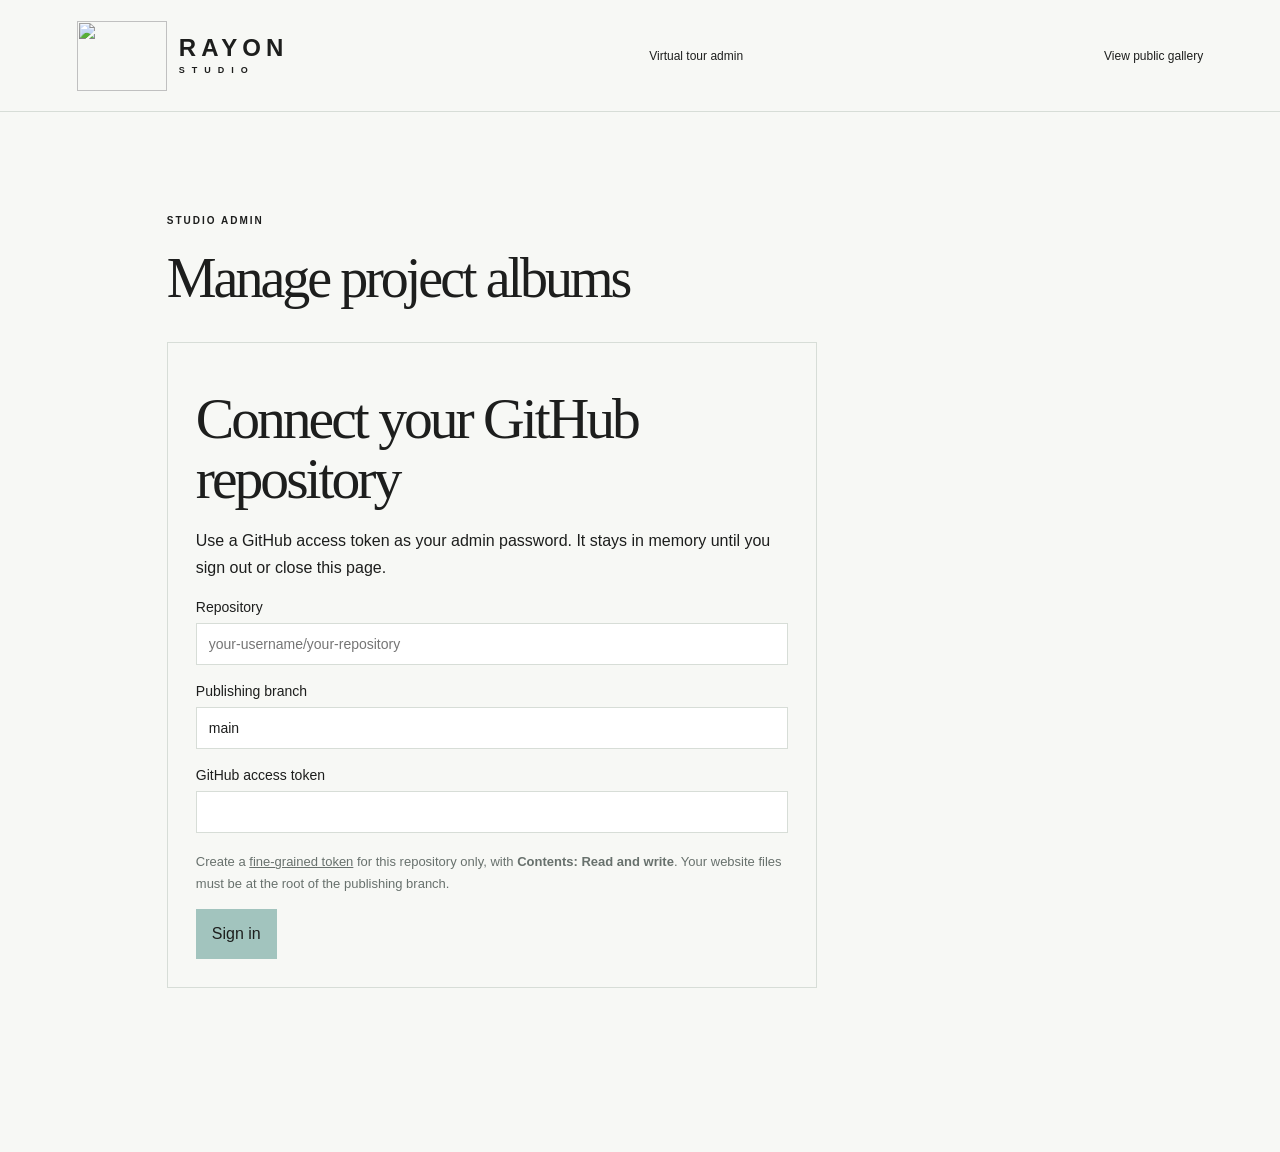
==== admin.html @ 59a9c203 "Add files via upload" ====
﻿<!doctype html>
<html lang="en">
<head>
  <meta charset="utf-8">
  <meta name="viewport" content="width=device-width,initial-scale=1">
  <meta name="robots" content="noindex,nofollow">
  <meta name="referrer" content="no-referrer">
  <title>Album admin | RAYON Studio</title>
  <link rel="stylesheet" href="styles.css">
  <link rel="stylesheet" href="albums.css">
  <link rel="stylesheet" href="admin.css">
  <script src="admin.js" defer></script>
<link rel="stylesheet" href="branding.css"></head>
<body>
  <header class="header site-header"><a class="site-brand" href="index.html" aria-label="Rayon Studio home"><img class="site-brand-logo" src="Images/RAYONSLOGO copy.png" alt=""><span class="site-brand-name">RAYON<small>STUDIO</small></span></a><a href="tour-admin.html">Virtual tour admin</a><a href="albums.html">View public gallery</a></header>
  <main class="section admin-main">
    <p class="eyebrow">STUDIO ADMIN</p><h1>Manage project albums</h1>
    <form id="login" class="admin-panel">
      <h2>Connect your GitHub repository</h2>
      <p>Use a GitHub access token as your admin password. It stays in memory until you sign out or close this page.</p>
      <label>Repository <input id="repository" placeholder="your-username/your-repository" required autocomplete="off" pattern="[A-Za-z0-9_.-]+/[A-Za-z0-9_.-]+"></label>
      <label>Publishing branch <input id="branch" value="main" required autocomplete="off"></label>
      <label>GitHub access token <input id="token" type="password" required autocomplete="off" spellcheck="false"></label>
      <p class="admin-help">Create a <a href="https://github.com/settings/personal-access-tokens/new" target="_blank" rel="noopener noreferrer">fine-grained token</a> for this repository only, with <strong>Contents: Read and write</strong>. Your website files must be at the root of the publishing branch.</p>
      <button class="album-action" type="submit">Sign in</button>
    </form>
    <p id="admin-status" role="status" aria-live="polite"></p>
    <section id="workspace" hidden>
      <div class="gallery-controls"><button id="publish" class="album-action">Publish changes</button><button id="import-local" class="album-action">Import previous browser albums</button><button id="logout" class="album-action">Sign out</button></div>
      <p>Changes remain drafts in this tab until you publish. Publishing saves the images and albums together; GitHub Pages may take a few minutes to update.</p>
      <form id="create" class="album-form">
        <label>Category <select id="project"><option value="project-0">Residential projects</option><option value="project-2">Commercial interiors</option><option value="project-1">Architectural visualisation</option><option value="project-3">Detail studies</option></select></label>
        <label>Album title <input id="album-title" required maxlength="120" placeholder="Project name"></label>
        <button class="album-action" type="submit">Create album</button>
      </form>
      <label>Manage album <select id="album-select"></select></label>
      <div id="album-editor" hidden>
        <form id="rename" class="album-form"><label>Album title <input id="rename-title" required maxlength="120"></label><button class="album-action" type="submit">Rename album</button></form>
        <div class="gallery-controls"><label class="album-action upload-label">Add images<input id="upload" type="file" accept="image/jpeg,image/png,image/webp,image/avif,image/gif" multiple></label><button id="delete-album" class="album-action">Remove album</button></div>
        <p class="admin-help">JPEG, PNG, WebP, AVIF or GIF, up to 10 MB per image. The first image is the album cover.</p>
        <div id="admin-gallery" class="gallery-grid"></div>
      </div>
    </section>
  </main>
</body>
</html>
---- styles.css ----
:root{--ink:#1d1e1d;--paper:#f7f8f5;--teal:#a2c4be;--muted:#68716d;--line:#d7ddd7}*{box-sizing:border-box}html{scroll-behavior:smooth;scroll-padding-top:30px}body{margin:0;background:var(--paper);color:var(--ink);font-family:Arial,Helvetica,sans-serif}a{color:inherit;text-decoration:none}button{font:inherit}a:focus-visible,button:focus-visible{outline:3px solid #40786f;outline-offset:5px}button,a{ -webkit-tap-highlight-color:transparent}::selection{background:var(--teal)}.header{height:112px;display:flex;align-items:center;justify-content:space-between;padding:0 6%;border-bottom:1px solid var(--line)}.brand{display:flex;align-items:center;gap:12px;font-weight:700;font-size:24px;letter-spacing:5px}.brand small{display:block;font-size:9px;letter-spacing:7px;margin-top:5px}.brand-mark{position:relative;width:37px;height:43px;background:var(--ink);clip-path:polygon(0 22%,42% 22%,42% 0,100% 0,100% 100%,0 100%)}.brand-mark:after{content:'';position:absolute;bottom:5px;left:0;border-left:14px solid transparent;border-right:14px solid transparent;border-bottom:24px solid var(--teal)}nav{display:flex;align-items:center;gap:34px;font-size:12px}nav a:hover,nav a[aria-current]{color:#46776d}.contact-link{border-bottom:1px solid var(--ink);padding:12px 0}.contact-link span{margin-left:18px}.menu-toggle{display:none}.hero{display:grid;grid-template-columns:1.08fr 1fr;min-height:630px}.hero-copy{padding:86px 7% 58px 11%}.eyebrow{font-size:10px;letter-spacing:2px;font-weight:600;line-height:1.8}.dot{width:6px;height:6px;background:#6d9d91;border-radius:50%;display:inline-block;margin-right:9px}h1,h2{font-family:Georgia,'Times New Roman',serif;font-weight:400;letter-spacing:-3px;line-height:1.04}h1{font-size:clamp(52px,5.7vw,88px);margin:50px 0 40px}em{font-weight:400;color:#638a80}.hero-bottom{display:flex;align-items:end;gap:28px}.hero-bottom p{font-size:14px;line-height:1.8;max-width:285px;color:var(--muted)}.round-link{border:1px solid #b6c1b9;border-radius:50%;width:54px;height:54px;display:grid;place-items:center;font-size:25px;flex-shrink:0}.hero-art{position:relative;overflow:hidden;background:#c5d1c9;min-height:500px}.architectural-art{position:absolute;inset:0;background:linear-gradient(110deg,#b1bfb6,#e1e5dc 58%,#b5c8be)}.arch{position:absolute;width:53%;height:80%;bottom:0;left:19%;border-radius:200px 200px 0 0;background:linear-gradient(110deg,#6b8276,#a5b4a6);box-shadow:-18px 0 0 #e4e8df,inset 20px 0 35px #627869}.plinth{position:absolute;width:45%;height:24%;bottom:0;right:-4%;background:linear-gradient(110deg,#ecefe6,#b4c0b3);box-shadow:-30px 20px 40px #52695455;transform:skewY(-10deg)}.orb{position:absolute;width:100px;height:100px;border-radius:50%;right:16%;bottom:22%;background:radial-gradient(circle at 30% 30%,#eef1e8,#809889);box-shadow:20px 15px 30px #314e3b55}.light{position:absolute;width:17%;height:120%;left:2%;top:-10%;background:#ffffff33;transform:rotate(28deg)}.slot-label{position:absolute;bottom:24px;left:25px;font-size:9px;letter-spacing:1.7px;color:#40534b}.art-caption{position:absolute;top:30px;right:28px;font-family:Georgia,serif;font-size:15px;color:#3c5147}.section{padding:90px 6%}.section-heading{display:flex;justify-content:space-between;align-items:end;margin-bottom:36px}h2{font-size:clamp(38px,4.5vw,66px);margin:18px 0}.section-heading>p{font-size:13px;line-height:1.8;color:var(--muted)}.filters{display:flex;gap:26px;border-bottom:1px solid var(--line);padding-bottom:16px;margin-bottom:34px}.filters button{border:0;background:none;padding:7px 0;font-size:12px;color:var(--muted);cursor:pointer}.filters button.active{color:var(--ink);box-shadow:0 2px var(--ink)}sup{font-size:8px;margin-left:5px}.project-grid{display:grid;grid-template-columns:1fr 1fr;gap:45px 28px}.project[hidden]{display:none}.project-image{aspect-ratio:1.45;position:relative;display:grid;place-items:center;overflow:hidden}.project-image:before{content:'';width:56%;height:66%;border:1px solid #ffffff70;position:absolute;transform:skewY(-9deg)}.tone-one{background:#cbd6ce}.tone-two{background:#deded3}.tone-three{background:#b8c3bc}.tone-four{background:#c7cfcc}.placeholder-icon{color:#ffffffa0;font-size:48px;font-weight:200}.project-meta{display:flex;justify-content:space-between;gap:12px;align-items:center;margin-top:18px}.project-meta h3{font-size:15px;font-weight:400;margin:0}.project-meta span{font-size:10px;color:var(--muted)}.studio{border-top:1px solid var(--line);background:#ecefe9}.studio-content{display:grid;grid-template-columns:1.2fr 1fr;gap:70px}.studio-content h2{margin-top:22px}.studio-content p{font-size:14px;color:var(--muted);line-height:1.9;max-width:450px}.services{display:grid;gap:16px;margin-top:30px;font-size:11px;letter-spacing:.6px}.services span{padding-top:12px;border-top:1px solid #ccd4ca}.tour-callout{background:var(--ink);color:var(--paper);padding:75px 6%;display:flex;align-items:center;justify-content:space-between;gap:40px}.tour-callout em{color:var(--teal)}.tour-callout p:not(.eyebrow){color:#b8c1bb;font-size:13px;line-height:1.8}.button{display:inline-flex;align-items:center;justify-content:space-between;gap:50px;padding:20px 24px;background:var(--teal);color:var(--ink);font-size:12px;white-space:nowrap;transition:background .2s}.button:hover{background:#bed7cf}.contact{padding-top:100px;padding-bottom:100px}.contact h2{max-width:850px}.contact>p:not(.eyebrow){font-size:14px;color:var(--muted);line-height:1.8}.contact-placeholder{display:inline-block;margin-top:20px;padding:16px 0;border-bottom:1px dashed #8d9f93;font-size:17px;color:var(--muted)}footer{margin:0 6%;border-top:1px solid var(--line);padding:32px 0;display:flex;justify-content:space-between;align-items:center;gap:25px}footer>span,footer>a:last-child{font-size:10px;color:var(--muted)}.footer-brand{font-size:17px}.footer-brand .brand-mark{width:26px;height:32px}.footer-brand small{font-size:7px}.back-link{display:inline-block;font-size:11px;margin-bottom:42px}.tour-intro{padding-bottom:50px}.tour-intro h1{margin:25px 0}.tour-intro>p:last-child{color:var(--muted);font-size:15px;line-height:1.8;max-width:450px}.tour-feature{margin:0 6% 90px;display:grid;grid-template-columns:1.2fr 1fr;background:#e7ece5}.tour-cover{position:relative;min-height:400px;background:linear-gradient(130deg,#b6cac0,#dbe5d8);display:grid;place-items:center}.tour-rings{width:220px;height:220px;border:1px solid #718f8055;border-radius:50%;display:grid;place-items:center;position:relative}.tour-rings:before{content:'';position:absolute;width:280px;height:130px;border:1px solid #718f8088;border-radius:50%;transform:rotate(-25deg)}.tour-rings span{font-family:Georgia,serif;font-size:48px;color:#526d60}.tour-description{padding:55px 12%}.tour-description>p{font-size:13px;line-height:1.8;color:var(--muted)}.tour-description .eyebrow{font-size:9px}.tour-description .tour-note{font-size:10px;margin-top:25px}.setup{max-width:900px}.setup>p:not(.eyebrow){font-size:16px;line-height:1.9;margin-bottom:30px}
@media(min-width:1600px){body{max-width:1800px;margin:auto}}@media(max-width:900px){.header{height:90px}nav{gap:20px}.hero{grid-template-columns:1fr 1fr}.hero-copy{padding:60px 8%}.hero h1{font-size:54px}.hero-art{min-height:490px}.studio-content{gap:35px}.project-meta{align-items:start;flex-direction:column}.tour-feature{grid-template-columns:1fr 1fr}.tour-description{padding:40px 8%}.button{gap:25px}}@media(max-width:650px){.header{height:85px;position:relative}.brand{font-size:20px}.menu-toggle{display:block;border:0;background:transparent;padding:12px;font-size:12px}.menu-toggle span{margin-left:12px}nav{display:none;position:absolute;z-index:10;top:84px;left:0;right:0;background:var(--paper);padding:28px 6%;border-bottom:1px solid var(--line);align-items:stretch;flex-direction:column}nav.open{display:flex}.hero{grid-template-columns:1fr}.hero-copy{padding:50px 6% 40px}.hero h1{font-size:57px;margin-top:32px}.hero-art{min-height:380px}.hero-bottom{justify-content:space-between}.section{padding:60px 6%}.section-heading{align-items:start;flex-direction:column;gap:8px}.section-heading>p{margin-top:0}.project-grid{grid-template-columns:1fr;gap:32px}.filters{gap:20px}.studio-content{grid-template-columns:1fr;gap:15px}.tour-callout{padding:55px 6%;align-items:start;flex-direction:column;gap:22px}h2{letter-spacing:-1.8px}.contact h2{font-size:45px}footer{flex-wrap:wrap}.footer-brand{width:100%;margin-bottom:8px}.tour-intro h1{font-size:60px}.tour-feature{grid-template-columns:1fr;margin-bottom:60px}.tour-cover{min-height:320px}.tour-description{padding:35px 8%}.eyebrow{font-size:9px;letter-spacing:1.6px}}@media(prefers-reduced-motion:reduce){html{scroll-behavior:auto}.button{transition:none}}
---- albums.css ----
.album-trail{display:flex;position:static;gap:12px;flex-wrap:wrap;background:none;padding:0;font-size:12px}.album-trail a{text-decoration:underline}#page-title{font-size:clamp(34px,5vw,65px);margin:32px 0}.album-form,.gallery-controls{display:flex;flex-wrap:wrap;gap:12px;margin:24px 0}.album-form input{flex:1;min-width:180px;padding:14px;font:inherit;border:1px solid var(--line)}.album-action,.album-card{font:inherit;padding:16px;background:var(--teal);border:0;cursor:pointer;color:var(--ink)}.album-grid,.gallery-grid{display:grid;grid-template-columns:repeat(3,minmax(0,1fr));gap:20px}.album-card{display:flex;align-items:center;min-height:140px;overflow-wrap:anywhere}.gallery-tile{padding:0;border:0;cursor:zoom-in;background:#ddd;aspect-ratio:1.3}.gallery-tile img{width:100%;height:100%;object-fit:cover}.upload-label{position:relative;overflow:hidden}.upload-label input{position:absolute;inset:0;opacity:0;width:100%;cursor:pointer}.upload-label:focus-within{outline:3px solid #40786f}.storage-note,#status{font-size:12px;color:var(--muted);line-height:1.6}#viewer{position:fixed;inset:0;width:100vw;height:100dvh;max-width:none;max-height:none;margin:0;border:0;padding:75px 55px 20px;background:#111;color:#fff}#viewer[open]{display:flex;align-items:center;justify-content:center}#viewer::backdrop{background:#111}#full-image{width:100%;height:100%;object-fit:contain}.viewer-tools{position:absolute;top:0;left:0;right:0;padding:16px;display:flex;align-items:center;gap:15px}.viewer-tools span{flex:1;font-size:12px;overflow-wrap:anywhere}#viewer button{background:#333;color:#fff;border:0;padding:12px;cursor:pointer}#previous,#next{position:absolute;top:50%;font-size:28px}#previous{left:8px}#next{right:8px}#viewer button[hidden]{display:none}body:has(#viewer[open]){overflow:hidden}@media(max-width:650px){.album-grid,.gallery-grid{grid-template-columns:repeat(2,minmax(0,1fr))}.album-trail{display:flex}.viewer-tools{padding:10px}}
.public-album-card{display:block;padding:0;background:transparent;overflow:hidden}.public-album-card>img{display:block;width:100%;aspect-ratio:1.3;object-fit:cover;transition:transform .25s}.public-album-card:hover>img{transform:scale(1.02)}.album-card-caption{padding:18px 0;border-bottom:1px solid var(--line)}.album-card-caption h2{font-size:20px;margin:0 0 8px}.album-card-caption span{font-size:12px;color:var(--muted)}.gallery-tile:focus-visible,.album-card:focus-visible{outline:3px solid #40786f;outline-offset:4px}
---- admin.css ----
.admin-main{max-width:1100px;margin:auto}.admin-main h1{font-size:clamp(30px,5vw,56px);margin:20px 0 35px}.admin-panel{max-width:650px;padding:28px;border:1px solid var(--line)}.admin-main label{display:flex;flex-direction:column;gap:8px;font-size:14px}.admin-main input,.admin-main select{padding:12px;font:inherit;border:1px solid var(--line);background:white;color:var(--ink);max-width:100%}.admin-panel label{margin:18px 0}.admin-main p{line-height:1.7}.admin-help{font-size:13px;color:var(--muted)}.admin-help a{text-decoration:underline}.admin-main [hidden]{display:none!important}.admin-main button:disabled{opacity:.5;cursor:wait}.admin-main .album-form{align-items:end}.admin-main .upload-label{display:block}#admin-status{padding:12px 0;min-height:42px;overflow-wrap:anywhere}.admin-photo{margin:0;background:#eee}.admin-photo img{width:100%;aspect-ratio:1.3;object-fit:cover}.admin-photo figcaption{padding:12px;overflow-wrap:anywhere}.admin-photo button{margin:0 12px 12px}.admin-main :focus-visible{outline:3px solid #40786f;outline-offset:3px}
---- branding.css ----
/* Shared studio identity for public pages, admin and tour viewers. */
.site-header{box-sizing:border-box;display:flex;align-items:center;justify-content:space-between;gap:24px;width:100%;max-width:none;min-height:112px;height:auto;margin:0;padding:14px 6%;border-bottom:1px solid #d7ddd7;background:#f7f8f5;color:#1d1e1d;font-family:Arial,Helvetica,sans-serif}
a.site-brand{display:inline-flex;align-items:center;flex-shrink:0;gap:12px;color:#1d1e1d;text-decoration:none;font-family:Arial,Helvetica,sans-serif;font-size:24px;font-weight:700;font-style:normal;line-height:1;letter-spacing:5px;white-space:nowrap}
a.site-brand:hover{text-decoration:none;color:#1d1e1d}
.site-brand .site-brand-logo{display:block;width:90px;height:70px;object-fit:contain;border:0;border-radius:0;flex-shrink:0}
.site-brand .site-brand-name{display:block}
.site-brand .site-brand-name small{display:block;margin:6px 0 0;padding:0;color:inherit;font:700 9px/1 Arial,Helvetica,sans-serif;letter-spacing:7px;text-transform:uppercase}
.site-brand:focus-visible{outline:3px solid #40786f;outline-offset:5px}
.site-header>a:not(.site-brand){font-size:12px;line-height:1.5}
.tour-site-header{position:absolute;inset:0 0 auto;z-index:25}
.site-header:has(#navigation){position:relative}
.site-header #navigation{display:flex;position:static;align-items:center;gap:34px;padding:0;border:0;background:transparent;font:400 12px/normal Arial,Helvetica,sans-serif}
.site-header #navigation a{color:inherit;text-decoration:none}
.site-header #navigation a:hover,.site-header #navigation a[aria-current]{color:#46776d}
.site-header #navigation .contact-link{border-bottom:1px solid #1d1e1d;padding:12px 0}
.site-header #navigation .contact-link span{margin-left:18px}
.site-header .menu-toggle{display:none;border:0;background:transparent;color:inherit;padding:12px;font:400 12px/normal Arial,Helvetica,sans-serif}
.site-header .menu-toggle span{margin-left:12px}
@media(max-width:900px){.site-header #navigation{gap:20px}}
@media(max-width:650px){.site-header .menu-toggle{display:block}.site-header #navigation{display:none;position:absolute;z-index:30;top:100%;left:0;right:0;align-items:stretch;flex-direction:column;gap:20px;padding:28px 6%;border-bottom:1px solid #d7ddd7;background:#f7f8f5}.site-header #navigation.open{display:flex}}
@media(max-width:650px){.site-header{min-height:85px;gap:12px;padding:10px 6%;flex-wrap:wrap}.site-brand .site-brand-logo{width:64px;height:55px}a.site-brand{font-size:20px;gap:10px}.site-brand .site-brand-name small{font-size:8px;letter-spacing:6px}.site-header nav{top:100%}.site-header>nav[aria-label="Main navigation"]{flex-wrap:wrap}}
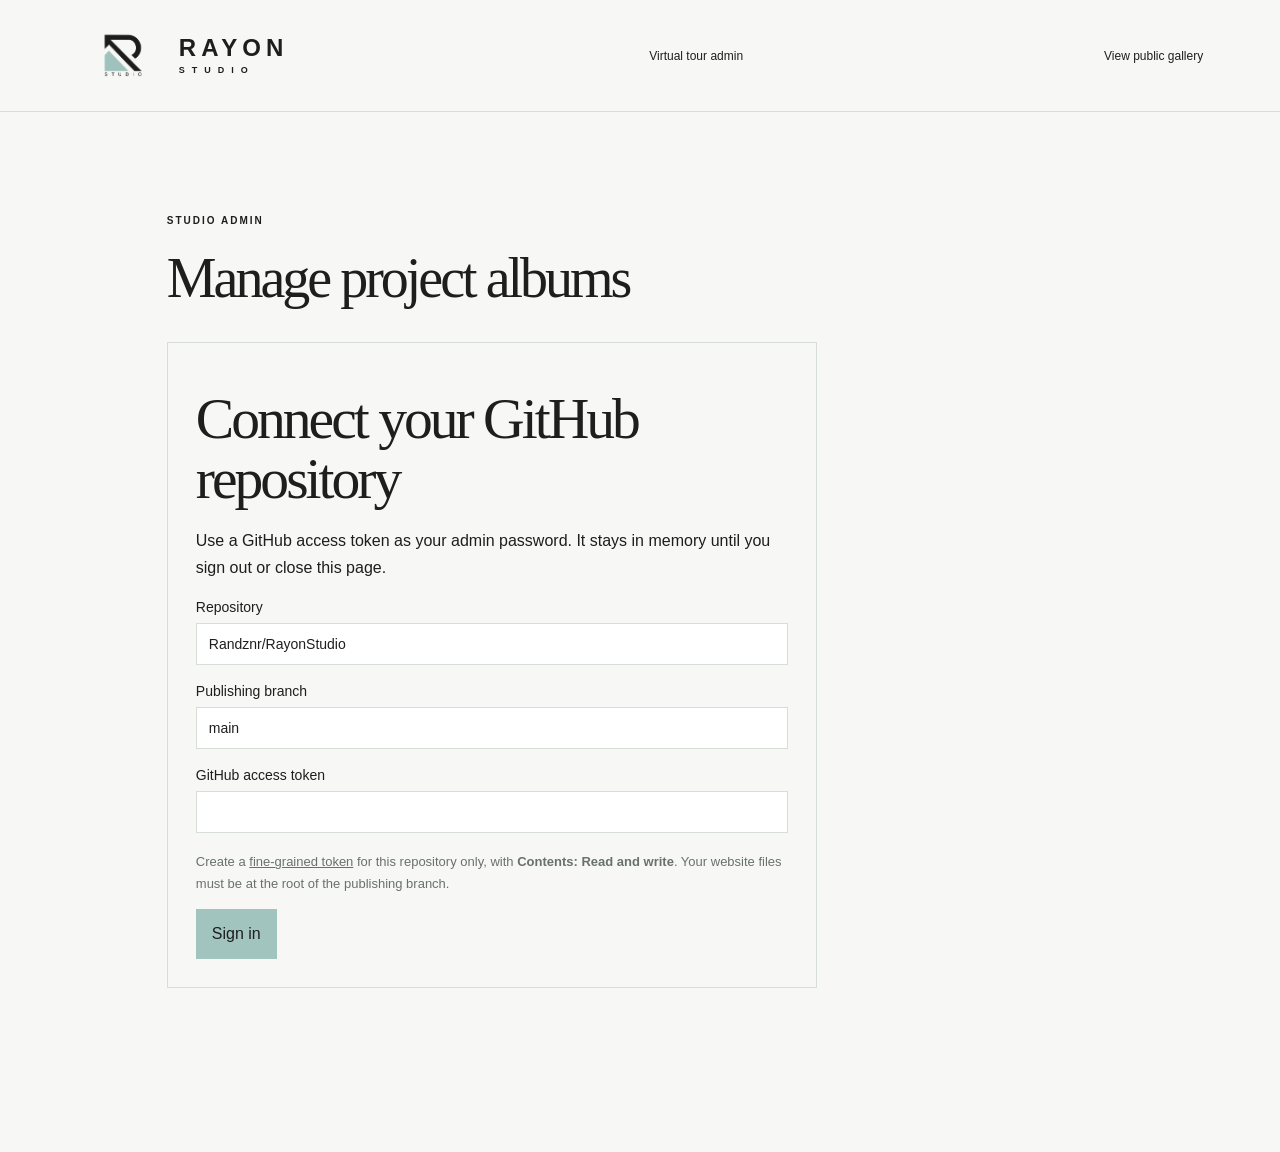
==== commit 6a886fc3: "Restore virtual tour assets and configure upload admin" ====
--- a/admin.html
+++ b/admin.html
@@ -18,7 +18,7 @@
     <form id="login" class="admin-panel">
       <h2>Connect your GitHub repository</h2>
       <p>Use a GitHub access token as your admin password. It stays in memory until you sign out or close this page.</p>
-      <label>Repository <input id="repository" placeholder="your-username/your-repository" required autocomplete="off" pattern="[A-Za-z0-9_.-]+/[A-Za-z0-9_.-]+"></label>
+      <label>Repository <input id="repository" value="Randznr/RayonStudio" required autocomplete="off" pattern="[A-Za-z0-9_.-]+/[A-Za-z0-9_.-]+"></label>
       <label>Publishing branch <input id="branch" value="main" required autocomplete="off"></label>
       <label>GitHub access token <input id="token" type="password" required autocomplete="off" spellcheck="false"></label>
       <p class="admin-help">Create a <a href="https://github.com/settings/personal-access-tokens/new" target="_blank" rel="noopener noreferrer">fine-grained token</a> for this repository only, with <strong>Contents: Read and write</strong>. Your website files must be at the root of the publishing branch.</p>
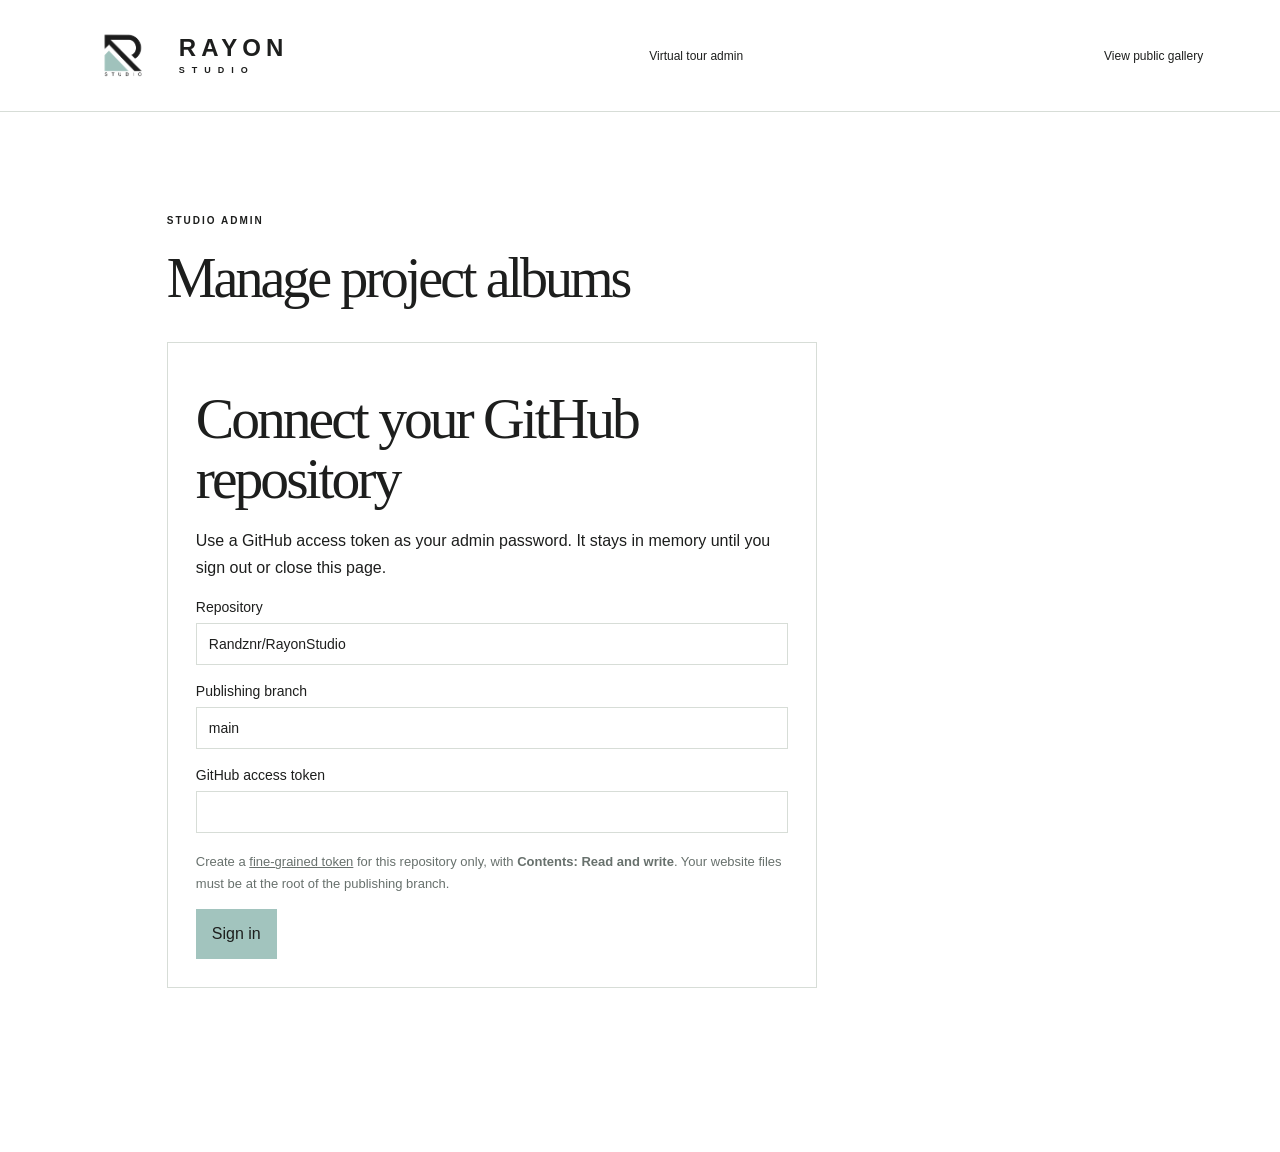
==== commit c4756f0e: "Match website backgrounds and controls to system dark mode" ====
--- a/admin.html
+++ b/admin.html
@@ -1,4 +1,4 @@
-﻿<!doctype html>
+<!doctype html>
 <html lang="en">
 <head>
   <meta charset="utf-8">
@@ -10,9 +10,9 @@
   <link rel="stylesheet" href="albums.css">
   <link rel="stylesheet" href="admin.css">
   <script src="admin.js" defer></script>
-<link rel="stylesheet" href="branding.css"></head>
+<link rel="stylesheet" href="branding.css"><link rel="stylesheet" href="theme.css?v=1"></head>
 <body>
-  <header class="header site-header"><a class="site-brand" href="index.html" aria-label="Rayon Studio home"><img class="site-brand-logo" src="Images/RAYONSLOGO copy.png" alt=""><span class="site-brand-name">RAYON<small>STUDIO</small></span></a><a href="tour-admin.html">Virtual tour admin</a><a href="albums.html">View public gallery</a></header>
+  <header class="header site-header"><a class="site-brand" href="index.html" aria-label="Rayon Studio home"><picture><source media="(prefers-color-scheme: dark)" srcset="Images/RAYONSLOGO%20copy2.png"><img class="site-brand-logo" src="Images/RAYONSLOGO copy.png" alt=""></picture><span class="site-brand-name">RAYON<small>STUDIO</small></span></a><a href="tour-admin.html">Virtual tour admin</a><a href="albums.html">View public gallery</a></header>
   <main class="section admin-main">
     <p class="eyebrow">STUDIO ADMIN</p><h1>Manage project albums</h1>
     <form id="login" class="admin-panel">
@@ -44,4 +44,3 @@
   </main>
 </body>
 </html>
-
--- a/styles.css
+++ b/styles.css
@@ -1,2 +1,6 @@
 :root{--ink:#1d1e1d;--paper:#f7f8f5;--teal:#a2c4be;--muted:#68716d;--line:#d7ddd7}*{box-sizing:border-box}html{scroll-behavior:smooth;scroll-padding-top:30px}body{margin:0;background:var(--paper);color:var(--ink);font-family:Arial,Helvetica,sans-serif}a{color:inherit;text-decoration:none}button{font:inherit}a:focus-visible,button:focus-visible{outline:3px solid #40786f;outline-offset:5px}button,a{ -webkit-tap-highlight-color:transparent}::selection{background:var(--teal)}.header{height:112px;display:flex;align-items:center;justify-content:space-between;padding:0 6%;border-bottom:1px solid var(--line)}.brand{display:flex;align-items:center;gap:12px;font-weight:700;font-size:24px;letter-spacing:5px}.brand small{display:block;font-size:9px;letter-spacing:7px;margin-top:5px}.brand-mark{position:relative;width:37px;height:43px;background:var(--ink);clip-path:polygon(0 22%,42% 22%,42% 0,100% 0,100% 100%,0 100%)}.brand-mark:after{content:'';position:absolute;bottom:5px;left:0;border-left:14px solid transparent;border-right:14px solid transparent;border-bottom:24px solid var(--teal)}nav{display:flex;align-items:center;gap:34px;font-size:12px}nav a:hover,nav a[aria-current]{color:#46776d}.contact-link{border-bottom:1px solid var(--ink);padding:12px 0}.contact-link span{margin-left:18px}.menu-toggle{display:none}.hero{display:grid;grid-template-columns:1.08fr 1fr;min-height:630px}.hero-copy{padding:86px 7% 58px 11%}.eyebrow{font-size:10px;letter-spacing:2px;font-weight:600;line-height:1.8}.dot{width:6px;height:6px;background:#6d9d91;border-radius:50%;display:inline-block;margin-right:9px}h1,h2{font-family:Georgia,'Times New Roman',serif;font-weight:400;letter-spacing:-3px;line-height:1.04}h1{font-size:clamp(52px,5.7vw,88px);margin:50px 0 40px}em{font-weight:400;color:#638a80}.hero-bottom{display:flex;align-items:end;gap:28px}.hero-bottom p{font-size:14px;line-height:1.8;max-width:285px;color:var(--muted)}.round-link{border:1px solid #b6c1b9;border-radius:50%;width:54px;height:54px;display:grid;place-items:center;font-size:25px;flex-shrink:0}.hero-art{position:relative;overflow:hidden;background:#c5d1c9;min-height:500px}.architectural-art{position:absolute;inset:0;background:linear-gradient(110deg,#b1bfb6,#e1e5dc 58%,#b5c8be)}.arch{position:absolute;width:53%;height:80%;bottom:0;left:19%;border-radius:200px 200px 0 0;background:linear-gradient(110deg,#6b8276,#a5b4a6);box-shadow:-18px 0 0 #e4e8df,inset 20px 0 35px #627869}.plinth{position:absolute;width:45%;height:24%;bottom:0;right:-4%;background:linear-gradient(110deg,#ecefe6,#b4c0b3);box-shadow:-30px 20px 40px #52695455;transform:skewY(-10deg)}.orb{position:absolute;width:100px;height:100px;border-radius:50%;right:16%;bottom:22%;background:radial-gradient(circle at 30% 30%,#eef1e8,#809889);box-shadow:20px 15px 30px #314e3b55}.light{position:absolute;width:17%;height:120%;left:2%;top:-10%;background:#ffffff33;transform:rotate(28deg)}.slot-label{position:absolute;bottom:24px;left:25px;font-size:9px;letter-spacing:1.7px;color:#40534b}.art-caption{position:absolute;top:30px;right:28px;font-family:Georgia,serif;font-size:15px;color:#3c5147}.section{padding:90px 6%}.section-heading{display:flex;justify-content:space-between;align-items:end;margin-bottom:36px}h2{font-size:clamp(38px,4.5vw,66px);margin:18px 0}.section-heading>p{font-size:13px;line-height:1.8;color:var(--muted)}.filters{display:flex;gap:26px;border-bottom:1px solid var(--line);padding-bottom:16px;margin-bottom:34px}.filters button{border:0;background:none;padding:7px 0;font-size:12px;color:var(--muted);cursor:pointer}.filters button.active{color:var(--ink);box-shadow:0 2px var(--ink)}sup{font-size:8px;margin-left:5px}.project-grid{display:grid;grid-template-columns:1fr 1fr;gap:45px 28px}.project[hidden]{display:none}.project-image{aspect-ratio:1.45;position:relative;display:grid;place-items:center;overflow:hidden}.project-image:before{content:'';width:56%;height:66%;border:1px solid #ffffff70;position:absolute;transform:skewY(-9deg)}.tone-one{background:#cbd6ce}.tone-two{background:#deded3}.tone-three{background:#b8c3bc}.tone-four{background:#c7cfcc}.placeholder-icon{color:#ffffffa0;font-size:48px;font-weight:200}.project-meta{display:flex;justify-content:space-between;gap:12px;align-items:center;margin-top:18px}.project-meta h3{font-size:15px;font-weight:400;margin:0}.project-meta span{font-size:10px;color:var(--muted)}.studio{border-top:1px solid var(--line);background:#ecefe9}.studio-content{display:grid;grid-template-columns:1.2fr 1fr;gap:70px}.studio-content h2{margin-top:22px}.studio-content p{font-size:14px;color:var(--muted);line-height:1.9;max-width:450px}.services{display:grid;gap:16px;margin-top:30px;font-size:11px;letter-spacing:.6px}.services span{padding-top:12px;border-top:1px solid #ccd4ca}.tour-callout{background:var(--ink);color:var(--paper);padding:75px 6%;display:flex;align-items:center;justify-content:space-between;gap:40px}.tour-callout em{color:var(--teal)}.tour-callout p:not(.eyebrow){color:#b8c1bb;font-size:13px;line-height:1.8}.button{display:inline-flex;align-items:center;justify-content:space-between;gap:50px;padding:20px 24px;background:var(--teal);color:var(--ink);font-size:12px;white-space:nowrap;transition:background .2s}.button:hover{background:#bed7cf}.contact{padding-top:100px;padding-bottom:100px}.contact h2{max-width:850px}.contact>p:not(.eyebrow){font-size:14px;color:var(--muted);line-height:1.8}.contact-placeholder{display:inline-block;margin-top:20px;padding:16px 0;border-bottom:1px dashed #8d9f93;font-size:17px;color:var(--muted)}footer{margin:0 6%;border-top:1px solid var(--line);padding:32px 0;display:flex;justify-content:space-between;align-items:center;gap:25px}footer>span,footer>a:last-child{font-size:10px;color:var(--muted)}.footer-brand{font-size:17px}.footer-brand .brand-mark{width:26px;height:32px}.footer-brand small{font-size:7px}.back-link{display:inline-block;font-size:11px;margin-bottom:42px}.tour-intro{padding-bottom:50px}.tour-intro h1{margin:25px 0}.tour-intro>p:last-child{color:var(--muted);font-size:15px;line-height:1.8;max-width:450px}.tour-feature{margin:0 6% 90px;display:grid;grid-template-columns:1.2fr 1fr;background:#e7ece5}.tour-cover{position:relative;min-height:400px;background:linear-gradient(130deg,#b6cac0,#dbe5d8);display:grid;place-items:center}.tour-rings{width:220px;height:220px;border:1px solid #718f8055;border-radius:50%;display:grid;place-items:center;position:relative}.tour-rings:before{content:'';position:absolute;width:280px;height:130px;border:1px solid #718f8088;border-radius:50%;transform:rotate(-25deg)}.tour-rings span{font-family:Georgia,serif;font-size:48px;color:#526d60}.tour-description{padding:55px 12%}.tour-description>p{font-size:13px;line-height:1.8;color:var(--muted)}.tour-description .eyebrow{font-size:9px}.tour-description .tour-note{font-size:10px;margin-top:25px}.setup{max-width:900px}.setup>p:not(.eyebrow){font-size:16px;line-height:1.9;margin-bottom:30px}
 @media(min-width:1600px){body{max-width:1800px;margin:auto}}@media(max-width:900px){.header{height:90px}nav{gap:20px}.hero{grid-template-columns:1fr 1fr}.hero-copy{padding:60px 8%}.hero h1{font-size:54px}.hero-art{min-height:490px}.studio-content{gap:35px}.project-meta{align-items:start;flex-direction:column}.tour-feature{grid-template-columns:1fr 1fr}.tour-description{padding:40px 8%}.button{gap:25px}}@media(max-width:650px){.header{height:85px;position:relative}.brand{font-size:20px}.menu-toggle{display:block;border:0;background:transparent;padding:12px;font-size:12px}.menu-toggle span{margin-left:12px}nav{display:none;position:absolute;z-index:10;top:84px;left:0;right:0;background:var(--paper);padding:28px 6%;border-bottom:1px solid var(--line);align-items:stretch;flex-direction:column}nav.open{display:flex}.hero{grid-template-columns:1fr}.hero-copy{padding:50px 6% 40px}.hero h1{font-size:57px;margin-top:32px}.hero-art{min-height:380px}.hero-bottom{justify-content:space-between}.section{padding:60px 6%}.section-heading{align-items:start;flex-direction:column;gap:8px}.section-heading>p{margin-top:0}.project-grid{grid-template-columns:1fr;gap:32px}.filters{gap:20px}.studio-content{grid-template-columns:1fr;gap:15px}.tour-callout{padding:55px 6%;align-items:start;flex-direction:column;gap:22px}h2{letter-spacing:-1.8px}.contact h2{font-size:45px}footer{flex-wrap:wrap}.footer-brand{width:100%;margin-bottom:8px}.tour-intro h1{font-size:60px}.tour-feature{grid-template-columns:1fr;margin-bottom:60px}.tour-cover{min-height:320px}.tour-description{padding:35px 8%}.eyebrow{font-size:9px;letter-spacing:1.6px}}@media(prefers-reduced-motion:reduce){html{scroll-behavior:auto}.button{transition:none}}
+
+/* Always show the complete homepage photograph at its natural aspect ratio. */
+.hero-photo{width:100%;min-width:0;min-height:0;align-self:center;background:transparent;overflow:visible}
+.hero-photo-image{position:static;display:block;width:100%;height:auto;object-fit:contain}
--- a/theme.css
+++ b/theme.css
@@ -0,0 +1,30 @@
+/* Follow the same system preference as the light/dark logo. */
+:root{color-scheme:light;--paper:#fff;--plaster:#fff;--surface:#f1f4f1;--ink:#1d1e1d;--muted:#68716d;--line:#d7ddd7}
+html,body{background:var(--paper);color:var(--ink)}
+.site-header,header.header{background:var(--paper);color:var(--ink);border-color:var(--line)}
+a.site-brand,a.site-brand:hover{color:var(--ink)}
+.site-header #navigation .contact-link{border-color:var(--ink)}
+.admin-main input,.admin-main select,#tour-workspace input,#tour-workspace select,#tour-login input{background:var(--paper);color:var(--ink);border-color:var(--line)}
+@media(max-width:650px){.site-header #navigation{background:var(--paper);border-color:var(--line)}}
+@media(prefers-color-scheme:dark){
+  :root{color-scheme:dark;--paper:#151917;--plaster:#151917;--surface:#222a26;--ink:#eef2ee;--ink-soft:#c4cec7;--muted:#b3bfb7;--line:#3b4740;--line-strong:#526259;--plaster-deep:#303c34;--sage-dark:#a2c4be;--rust:#f1a58c}
+  .studio,.tour-feature,.card,.client,#tour-share,.admin-photo,.hotspot-panel{background:var(--surface);border-color:var(--line)}
+  .services span,footer,.help,.filters{border-color:var(--line)}
+  .tour-callout{background:#0c100e;color:var(--ink)}
+  .tour-callout em,em,.eyebrow,.tag,.qr-icon{color:#a2c4be}
+  .button,.album-action,.album-card:not(.public-album-card){background:#a2c4be;color:#17231d}
+  .button:hover{background:#bed7cf;color:#17231d}
+  .public-album-card{background:transparent;color:var(--ink)}
+  .filters button{color:var(--muted)}.filters button.active{color:var(--ink)}
+  nav a:hover,nav a[aria-current],.site-header #navigation a:hover,.site-header #navigation a[aria-current]{color:#a2c4be}
+  .contact-placeholder{color:var(--muted);border-color:var(--line)}
+  .tone-one,.tone-two,.tone-three,.tone-four,.gallery-tile,.hero-art:not(.hero-photo),.sample-art{background:#303e35}
+  .tour-cover{background:linear-gradient(130deg,#24392e,#35483c)}
+  .slot-label,.art-caption,.tour-rings span{color:#c5d9cc}
+  .sample-art:before{background:linear-gradient(130deg,#314b3c,#526656);border-color:#829f8d}
+  .sample-art span{background:#17231d;color:#eef2ee}
+  .round-link{border-color:var(--line-strong)}
+  .btn.primary{color:#17231d}.btn.primary:hover{background:#bed7cf}
+  .swatch .nm input{background:var(--surface);color:var(--ink)}
+  .scene-label,.swatch .idx,.swatch .del{color:#fff}
+}
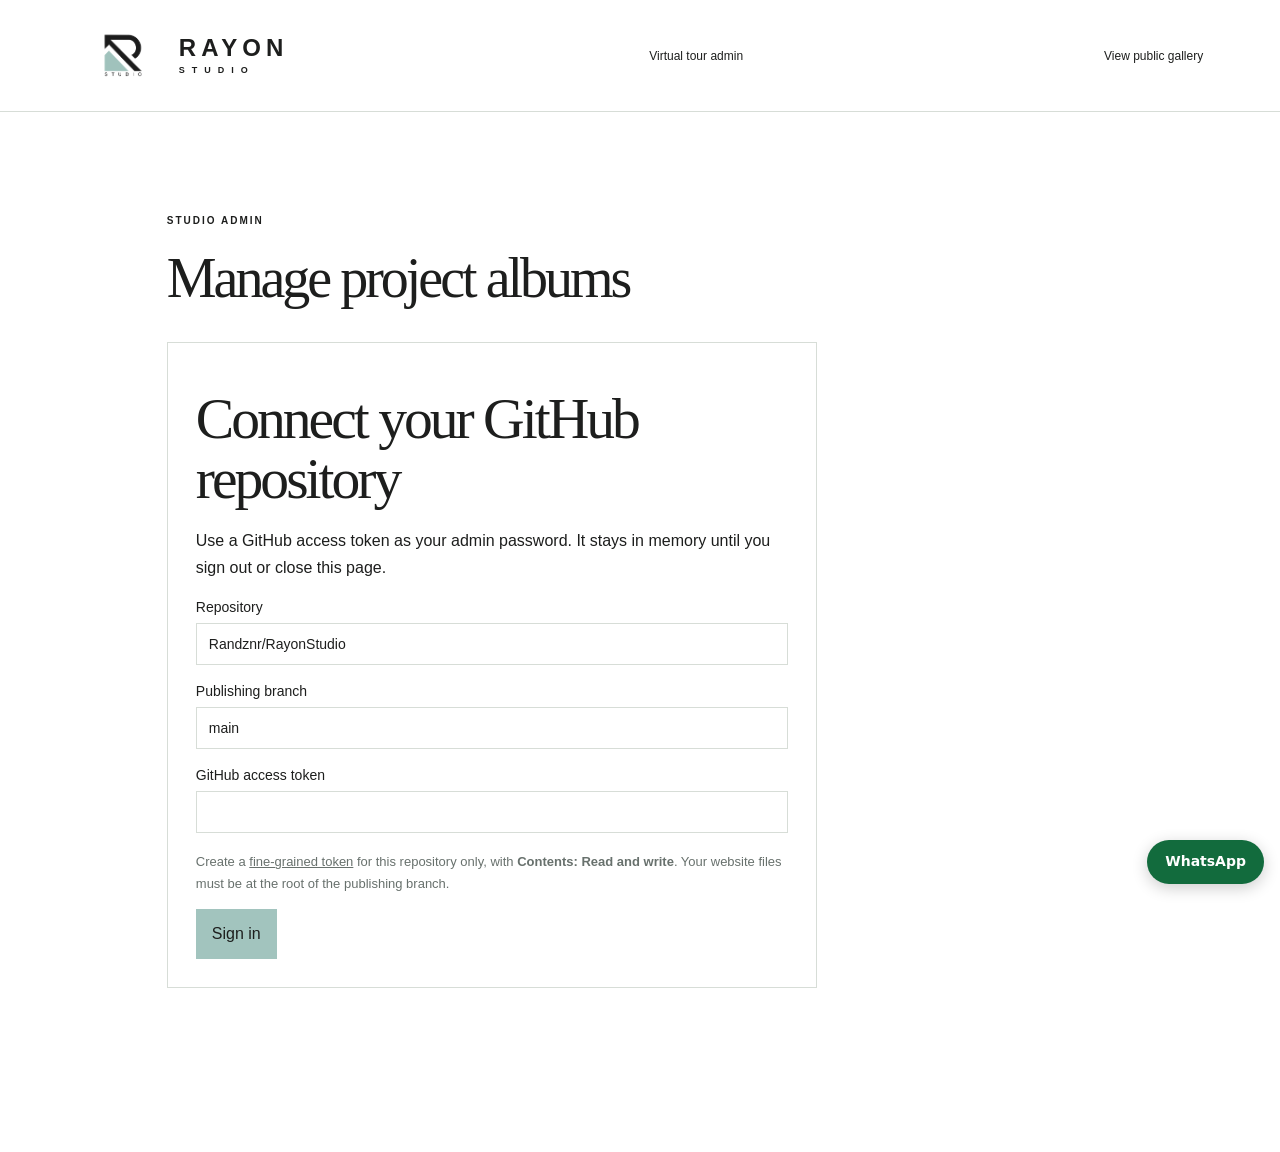
==== commit 29bbfd59: "Add files via upload" ====
--- a/admin.html
+++ b/admin.html
@@ -10,7 +10,7 @@
   <link rel="stylesheet" href="albums.css">
   <link rel="stylesheet" href="admin.css">
   <script src="admin.js" defer></script>
-<link rel="stylesheet" href="branding.css"><link rel="stylesheet" href="theme.css?v=1"></head>
+<link rel="stylesheet" href="branding.css"><link rel="stylesheet" href="theme.css?v=1"><script src="site-features.js" defer></script></head>
 <body>
   <header class="header site-header"><a class="site-brand" href="index.html" aria-label="Rayon Studio home"><picture><source media="(prefers-color-scheme: dark)" srcset="Images/RAYONSLOGO%20copy2.png"><img class="site-brand-logo" src="Images/RAYONSLOGO copy.png" alt=""></picture><span class="site-brand-name">RAYON<small>STUDIO</small></span></a><a href="tour-admin.html">Virtual tour admin</a><a href="albums.html">View public gallery</a></header>
   <main class="section admin-main">
